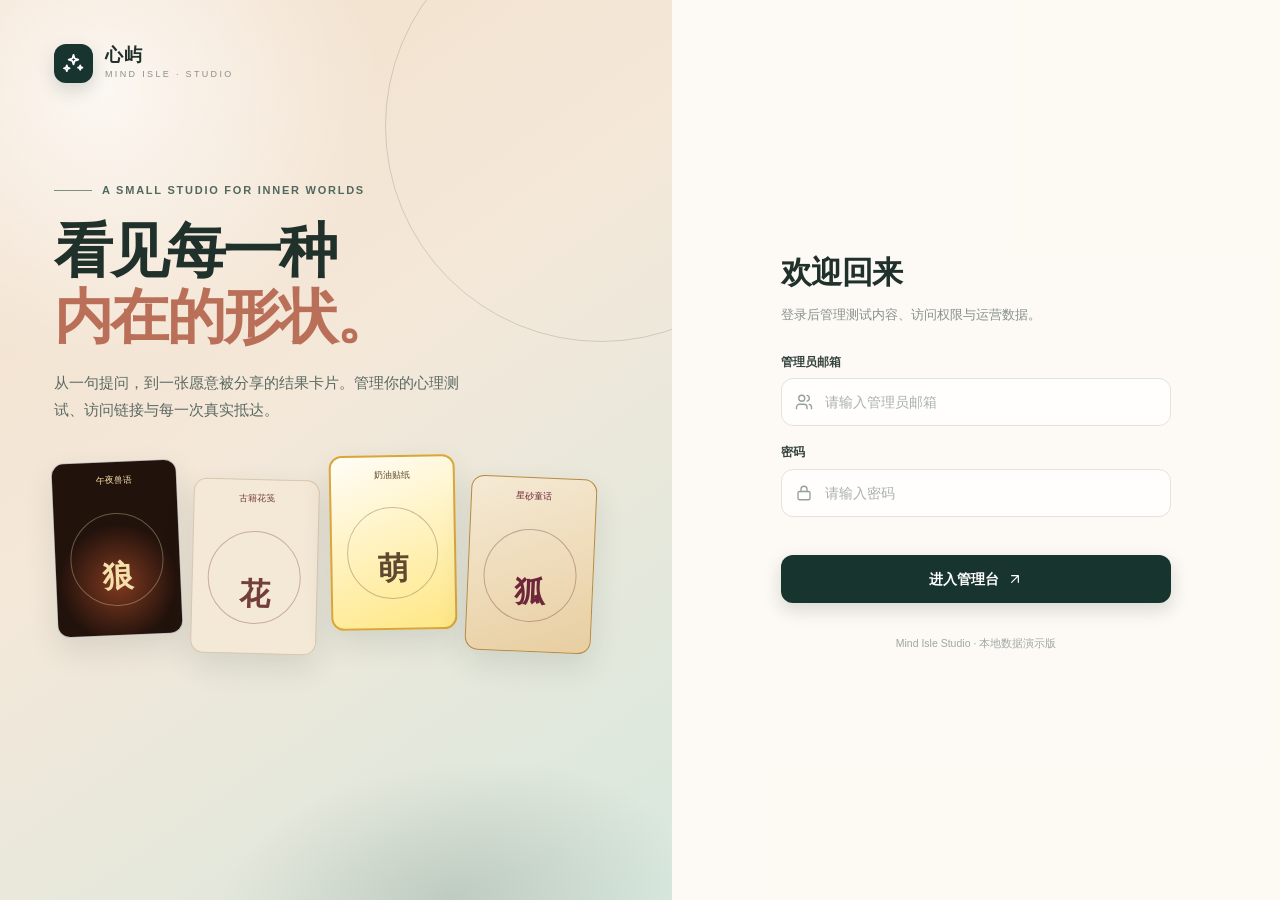
==== index.html @ e55d55e0 "Add files via upload" ====
<!DOCTYPE html>
<html lang="zh-CN">
<head>
  <meta charset="UTF-8">
  <meta name="viewport" content="width=device-width, initial-scale=1.0">
  <meta name="theme-color" content="#19322d">
  <title>心屿 Mind Isle · 心理测试管理台</title>
  <link rel="stylesheet" href="assets/styles.css">
</head>
<body>
  <div id="root"></div>
  <div id="modal-root"></div>
  <div id="toast-root" class="toast-root" aria-live="polite"></div>
  <script src="assets/scoring.js"></script>
  <script src="assets/question-bank.js"></script>
  <script src="assets/web-tests.js"></script>
  <script src="assets/app.js"></script>
</body>
</html>
---- assets/styles.css ----
/* ===== Base ===== */
:root {
  --ink: #20302b;
  --ink-2: #52615c;
  --ink-3: #87918c;
  --paper: #f6f5ef;
  --card: #fffefa;
  --line: #e2e4dc;
  --line-strong: #cfd4ca;
  --green: #18342e;
  --green-2: #254a41;
  --mint: #dcece4;
  --mint-2: #edf5f0;
  --coral: #ef8d68;
  --coral-soft: #fbe7dd;
  --gold: #d6b36a;
  --blue: #6f8eb3;
  --rose: #c57f86;
  --shadow-sm: 0 2px 10px rgba(31, 48, 42, .05);
  --shadow: 0 14px 40px rgba(31, 48, 42, .09);
  --shadow-lg: 0 28px 90px rgba(28, 45, 39, .16);
  --radius-sm: 10px;
  --radius: 16px;
  --radius-lg: 24px;
  --font: "Avenir Next", "Segoe UI", "PingFang SC", "Hiragino Sans GB", "Microsoft YaHei", sans-serif;
  --serif: "Iowan Old Style", "Songti SC", "STSong", "Noto Serif SC", Georgia, serif;
}
* { box-sizing: border-box; }
html { scroll-behavior: smooth; }
body {
  margin: 0;
  min-width: 320px;
  color: var(--ink);
  background: var(--paper);
  font-family: var(--font);
  font-size: 14px;
  line-height: 1.55;
  -webkit-font-smoothing: antialiased;
}
button, input, textarea, select { font: inherit; }
button { color: inherit; }
a { color: inherit; text-decoration: none; }
svg { display: block; }
::selection { background: #f7cfbc; color: var(--ink); }
::-webkit-scrollbar { width: 9px; height: 9px; }
::-webkit-scrollbar-thumb { background: #cdd2c9; border-radius: 20px; border: 2px solid transparent; background-clip: content-box; }
::-webkit-scrollbar-track { background: transparent; }
.hidden { display: none !important; }
.muted { color: var(--ink-3); }
.mono { font-variant-numeric: tabular-nums; font-feature-settings: "tnum"; }
.sr-only { position: absolute; width: 1px; height: 1px; padding: 0; margin: -1px; overflow: hidden; clip: rect(0,0,0,0); white-space: nowrap; border: 0; }

/* ===== Shared controls ===== */
.btn {
  display: inline-flex;
  align-items: center;
  justify-content: center;
  gap: 8px;
  min-height: 38px;
  padding: 0 15px;
  border: 1px solid transparent;
  border-radius: 10px;
  background: #fff;
  font-size: 13px;
  font-weight: 650;
  line-height: 1;
  cursor: pointer;
  transition: transform .16s ease, box-shadow .16s ease, background .16s ease, border-color .16s ease;
  white-space: nowrap;
}
.btn:hover { transform: translateY(-1px); }
.btn:active { transform: translateY(0); }
.btn svg { width: 16px; height: 16px; }
.btn-primary { color: #fff; background: var(--green); box-shadow: 0 7px 18px rgba(24, 52, 46, .16); }
.btn-primary:hover { background: #22453d; box-shadow: 0 9px 24px rgba(24, 52, 46, .22); }
.btn-coral { color: #fff; background: var(--coral); box-shadow: 0 7px 18px rgba(239, 141, 104, .22); }
.btn-coral:hover { background: #e98159; }
.btn-secondary { border-color: var(--line); background: #fff; color: var(--ink); }
.btn-secondary:hover { border-color: var(--line-strong); background: #fbfbf7; }
.btn-ghost { background: transparent; color: var(--ink-2); }
.btn-ghost:hover { background: rgba(24, 52, 46, .055); }
.btn-danger { color: #b44545; background: #fff4f2; border-color: #f1d5d0; }
.btn-danger:hover { background: #ffebe7; }
.btn-sm { min-height: 32px; padding: 0 11px; border-radius: 8px; font-size: 12px; }
.btn-xs { min-height: 28px; padding: 0 9px; border-radius: 7px; font-size: 11px; }
.btn-icon { width: 36px; height: 36px; min-height: 36px; padding: 0; }
.btn[disabled] { opacity: .45; cursor: not-allowed; transform: none !important; box-shadow: none; }
.icon-btn {
  width: 34px; height: 34px; display: inline-flex; align-items: center; justify-content: center;
  border: 0; border-radius: 9px; background: transparent; color: var(--ink-2); cursor: pointer;
}
.icon-btn:hover { background: rgba(24, 52, 46, .06); color: var(--ink); }
.icon-btn svg { width: 17px; height: 17px; }

.field { display: flex; flex-direction: column; gap: 7px; }
.field > label, .field-label { color: #35443f; font-size: 12px; font-weight: 700; letter-spacing: .01em; }
.field-hint { color: var(--ink-3); font-size: 11.5px; line-height: 1.55; }
.input, .select, .textarea {
  width: 100%;
  border: 1px solid var(--line);
  border-radius: 10px;
  color: var(--ink);
  background: #fff;
  outline: none;
  transition: border-color .16s ease, box-shadow .16s ease, background .16s ease;
}
.input, .select { height: 40px; padding: 0 12px; }
.textarea { min-height: 100px; padding: 11px 12px; resize: vertical; }
.input::placeholder, .textarea::placeholder { color: #aab1ad; }
.input:hover, .select:hover, .textarea:hover { border-color: #c9cec5; }
.input:focus, .select:focus, .textarea:focus { border-color: #6c8f83; box-shadow: 0 0 0 3px rgba(74, 116, 102, .1); background: #fff; }
.select { appearance: none; background-image: url("data:image/svg+xml,%3Csvg xmlns='http://www.w3.org/2000/svg' width='12' height='12' viewBox='0 0 24 24' fill='none' stroke='%2352615c' stroke-width='2'%3E%3Cpath d='m6 9 6 6 6-6'/%3E%3C/svg%3E"); background-repeat: no-repeat; background-position: right 12px center; padding-right: 34px; }
.row { display: flex; align-items: center; gap: 10px; }
.row-between { display: flex; align-items: center; justify-content: space-between; gap: 14px; }
.grid-2 { display: grid; grid-template-columns: repeat(2, minmax(0, 1fr)); gap: 16px; }
.grid-3 { display: grid; grid-template-columns: repeat(3, minmax(0, 1fr)); gap: 16px; }
.stack { display: flex; flex-direction: column; gap: 16px; }
.divider { height: 1px; background: var(--line); }

.badge {
  display: inline-flex; align-items: center; gap: 5px; height: 24px; padding: 0 9px;
  border-radius: 99px; font-size: 11px; font-weight: 700; white-space: nowrap;
}
.badge::before { content: ""; width: 6px; height: 6px; border-radius: 50%; background: currentColor; opacity: .8; }
.badge-active { color: #34765e; background: #e6f2eb; }
.badge-inactive { color: #7d8581; background: #eef0ed; }
.badge-draft { color: #a67631; background: #fbf0dc; }
.badge-danger { color: #b64b4b; background: #f9e8e5; }
.badge-info { color: #597a9c; background: #eaf1f7; }
.badge-plain { color: var(--ink-2); background: #f2f3ef; }
.badge-plain::before { display: none; }
.tag { display: inline-flex; align-items: center; height: 24px; padding: 0 9px; border-radius: 7px; color: var(--ink-2); background: #f2f3ef; font-size: 11px; font-weight: 600; }
.status-dot { width: 7px; height: 7px; border-radius: 50%; background: currentColor; }

/* ===== Login ===== */
.login-page {
  min-height: 100vh; display: grid; grid-template-columns: minmax(460px, 1.05fr) minmax(420px, .95fr);
  background: #f7f3ea; overflow: hidden;
}
.login-visual {
  position: relative; min-height: 100vh; padding: 44px 54px; overflow: hidden;
  background:
    radial-gradient(circle at 15% 10%, rgba(255,255,255,.75), transparent 28%),
    linear-gradient(145deg, #f2dfca 0%, #f4e8d9 44%, #d8e8de 100%);
}
.login-visual::before {
  content: ""; position: absolute; width: 430px; height: 430px; border: 1px solid rgba(24,52,46,.16);
  border-radius: 50%; right: -145px; top: -90px;
}
.login-visual::after {
  content: ""; position: absolute; inset: auto -40px -150px auto; width: 520px; height: 300px;
  background: radial-gradient(ellipse at center, rgba(24,52,46,.16), transparent 65%); transform: rotate(-8deg);
}
.brand { display: inline-flex; align-items: center; gap: 12px; position: relative; z-index: 2; }
.brand-mark {
  width: 39px; height: 39px; position: relative; display: grid; place-items: center; border-radius: 12px;
  color: #fff; background: var(--green); box-shadow: 0 7px 18px rgba(24,52,46,.17);
}
.brand-mark svg { width: 23px; height: 23px; }
.brand-copy strong { display: block; font-family: var(--serif); font-size: 18px; line-height: 1.15; letter-spacing: .04em; }
.brand-copy span { display: block; margin-top: 2px; font-size: 9px; letter-spacing: .26em; color: var(--ink-3); }
.login-hero { position: relative; z-index: 2; max-width: 550px; margin-top: 11vh; }
.login-eyebrow { display: flex; align-items: center; gap: 10px; color: #51685f; font-size: 11px; font-weight: 750; letter-spacing: .16em; text-transform: uppercase; }
.login-eyebrow::before { content: ""; width: 38px; height: 1px; background: #7a8e85; }
.login-hero h1 { margin: 20px 0 18px; font-family: var(--serif); font-size: clamp(42px, 4.6vw, 66px); font-weight: 600; line-height: 1.12; letter-spacing: -.045em; }
.login-hero h1 em { color: #ba6f58; font-style: normal; }
.login-hero p { max-width: 430px; color: #5a6963; font-size: 15px; line-height: 1.8; }
.login-cards { display: grid; grid-template-columns: repeat(4, minmax(0,1fr)); gap: 12px; max-width: 540px; margin-top: 38px; position: relative; z-index: 2; }
.login-template-mini {
  aspect-ratio: .72; position: relative; overflow: hidden; border-radius: 13px; border: 1px solid rgba(255,255,255,.75);
  box-shadow: 0 13px 30px rgba(43,55,49,.12); transform: rotate(var(--turn, 0deg));
}
.login-template-mini:nth-child(1) { --turn: -2.5deg; }
.login-template-mini:nth-child(2) { margin-top: 18px; --turn: 1.4deg; }
.login-template-mini:nth-child(3) { margin-top: -6px; --turn: -1deg; }
.login-template-mini:nth-child(4) { margin-top: 16px; --turn: 2.5deg; }
.mini-midnight { color: #f5dfaa; background: radial-gradient(circle at 50% 70%, #813a20, transparent 43%), #22120c; }
.mini-paper { color: #733d38; background: #f4e8d6; border-color: #d8c6b0; }
.mini-cute { color: #5e4930; background: linear-gradient(160deg,#fffdf7,#ffe784); border: 2px solid #dba638; }
.mini-fairy { color: #6d263a; background: linear-gradient(160deg,#f5ead5,#e8cea0); border-color: #b88a40; }
.mini-hogwarts { color: #f0e6c8; background: radial-gradient(circle at 20% 20%, #241552, #0f0828 70%); border-color: rgba(201,169,97,.5); }
.mini-hogwarts .mini-title { color: #e8d49b; }
.mini-orbit { position: absolute; width: 75%; aspect-ratio: 1; border: 1px solid currentColor; border-radius: 50%; left: 12%; bottom: 17%; opacity: .34; }
.mini-glyph { position: absolute; left: 0; right: 0; bottom: 20%; font-family: var(--serif); text-align: center; font-size: clamp(22px, 2.4vw, 34px); font-weight: 700; }
.mini-title { position: absolute; top: 12px; left: 10px; right: 10px; text-align: center; font-family: var(--serif); font-size: 9px; line-height: 1.5; }
.login-panel { display: flex; align-items: center; justify-content: center; padding: 38px 52px; background: rgba(255, 253, 248, .72); }
.login-box { width: min(390px, 100%); }
.login-box h2 { margin: 0 0 8px; font-family: var(--serif); font-size: 31px; font-weight: 600; letter-spacing: -.02em; }
.login-box > p { margin: 0 0 28px; color: var(--ink-3); font-size: 13px; }
.login-form { display: flex; flex-direction: column; gap: 17px; }
.login-form .field label { font-size: 12px; }
.login-form .input { height: 48px; border-radius: 12px; background: rgba(255,255,255,.84); }
.login-form .input-wrap { position: relative; }
.login-form .input-wrap svg { position: absolute; left: 14px; top: 15px; width: 18px; height: 18px; color: #95a09b; pointer-events: none; }
.login-form .input-wrap .input { padding-left: 43px; }
.login-submit { height: 48px; margin-top: 4px; border-radius: 12px; font-size: 14px; }
.login-footer { margin-top: 32px; color: #a0a7a3; font-size: 10.5px; text-align: center; }
.login-error { color: #b34747; background: #fff0ed; border: 1px solid #f0d4ce; padding: 9px 11px; border-radius: 9px; font-size: 12px; }

/* ===== App layout ===== */
.app-shell { min-height: 100vh; display: grid; grid-template-columns: 244px minmax(0, 1fr); }
.sidebar {
  position: fixed; inset: 0 auto 0 0; z-index: 40; width: 244px; padding: 24px 16px 18px;
  display: flex; flex-direction: column; color: rgba(255,255,255,.72);
  background:
    radial-gradient(circle at 50% -20%, rgba(239,141,104,.16), transparent 35%),
    linear-gradient(180deg, #1c3933 0%, #152c27 100%);
  box-shadow: inset -1px 0 rgba(255,255,255,.05);
}
.sidebar .brand { color: #fff; padding: 0 8px 22px; }
.sidebar .brand-mark { background: rgba(255,255,255,.11); box-shadow: none; border: 1px solid rgba(255,255,255,.1); }
.sidebar .brand-copy span { color: rgba(255,255,255,.4); }
.sidebar-section { margin-top: 15px; padding: 0 10px 8px; color: rgba(255,255,255,.3); font-size: 9.5px; font-weight: 750; letter-spacing: .18em; text-transform: uppercase; }
.side-nav { display: flex; flex-direction: column; gap: 3px; }
.nav-link {
  position: relative; display: flex; align-items: center; gap: 12px; min-height: 43px; padding: 0 13px;
  border: 0; border-radius: 10px; color: rgba(255,255,255,.64); background: transparent;
  text-align: left; font-size: 13px; font-weight: 560; cursor: pointer;
  transition: background .16s ease, color .16s ease;
}
.nav-link:hover { color: #fff; background: rgba(255,255,255,.065); }
.nav-link.active { color: #fff; background: rgba(255,255,255,.12); box-shadow: inset 0 0 0 1px rgba(255,255,255,.05); }
.nav-link.active::before { content: ""; position: absolute; left: 0; top: 12px; bottom: 12px; width: 3px; border-radius: 5px; background: var(--coral); }
.nav-link svg { width: 18px; height: 18px; opacity: .78; }
.nav-link.active svg { opacity: 1; }
.nav-badge { margin-left: auto; min-width: 20px; height: 19px; padding: 0 6px; display: grid; place-items: center; border-radius: 7px; color: #e8c1b0; background: rgba(239,141,104,.16); font-size: 10px; font-weight: 750; }
.sidebar-bottom { margin-top: auto; }
.sidebar-tip { position: relative; overflow: hidden; padding: 15px; border-radius: 14px; background: rgba(255,255,255,.075); border: 1px solid rgba(255,255,255,.06); }
.sidebar-tip::after { content: ""; position: absolute; width: 80px; height: 80px; border: 18px solid rgba(239,141,104,.1); border-radius: 50%; right: -40px; bottom: -40px; }
.sidebar-tip strong { display: block; color: #fff; font-size: 12px; }
.sidebar-tip p { margin: 4px 0 11px; color: rgba(255,255,255,.43); font-size: 10.5px; line-height: 1.6; }
.sidebar-tip button { padding: 0; border: 0; background: none; color: #efb195; font-size: 10.5px; font-weight: 700; cursor: pointer; }
.admin-user { display: flex; align-items: center; gap: 10px; margin-top: 15px; padding: 10px 8px 0; border-top: 1px solid rgba(255,255,255,.07); }
.avatar { width: 32px; height: 32px; display: grid; place-items: center; border-radius: 9px; color: #28493f; background: #d9e9df; font-family: var(--serif); font-weight: 700; font-size: 13px; }
.admin-user-copy { min-width: 0; }
.admin-user-copy strong { display: block; color: rgba(255,255,255,.85); font-size: 11.5px; }
.admin-user-copy span { color: rgba(255,255,255,.35); font-size: 9.5px; }
.admin-user .icon-btn { margin-left: auto; color: rgba(255,255,255,.4); }
.main { grid-column: 2; min-width: 0; }
.topbar {
  position: sticky; top: 0; z-index: 30; height: 68px; padding: 0 28px 0 32px;
  display: flex; align-items: center; gap: 20px; border-bottom: 1px solid rgba(223,225,217,.82);
  background: rgba(246,245,239,.88); backdrop-filter: blur(16px);
}
.mobile-menu { display: none; }
.breadcrumb { display: flex; align-items: center; gap: 8px; color: var(--ink-3); font-size: 11.5px; }
.breadcrumb strong { color: var(--ink); font-weight: 650; }
.breadcrumb svg { width: 13px; height: 13px; opacity: .5; }
.topbar-actions { margin-left: auto; display: flex; align-items: center; gap: 8px; }
.global-search {
  width: 230px; height: 36px; display: flex; align-items: center; gap: 9px; padding: 0 12px;
  border-radius: 10px; border: 1px solid var(--line); background: rgba(255,255,255,.62); color: var(--ink-3);
  cursor: pointer; transition: border-color .16s ease, background .16s ease;
}
.global-search:hover { border-color: var(--line-strong); background: #fff; }
.global-search svg { width: 15px; height: 15px; }
.global-search span { font-size: 11.5px; }
.global-search kbd { margin-left: auto; padding: 2px 5px; border: 1px solid #dbded7; border-radius: 5px; background: #f8f8f5; color: #929995; font-family: var(--font); font-size: 9px; }
.notification-dot { position: relative; }
.notification-dot::after { content: ""; position: absolute; right: 6px; top: 5px; width: 6px; height: 6px; border-radius: 50%; background: var(--coral); border: 2px solid var(--paper); }
.top-avatar { width: 32px; height: 32px; margin-left: 4px; }
.page { max-width: 1500px; margin: 0 auto; padding: 30px 32px 58px; }
.page-head { display: flex; align-items: flex-end; justify-content: space-between; gap: 20px; margin-bottom: 24px; }
.page-title-wrap h1 { margin: 0; font-size: 26px; letter-spacing: -.035em; font-weight: 720; }
.page-title-wrap p { margin: 6px 0 0; color: var(--ink-3); font-size: 12.5px; }
.page-actions { display: flex; align-items: center; gap: 9px; }

/* ===== Dashboard ===== */
.greeting-row { display: flex; align-items: flex-end; justify-content: space-between; gap: 20px; margin-bottom: 22px; }
.greeting-row h1 { margin: 0; font-family: var(--serif); font-size: 30px; font-weight: 600; letter-spacing: -.025em; }
.greeting-row h1 span { color: #b66f55; }
.greeting-row p { margin: 7px 0 0; color: var(--ink-3); font-size: 12px; }
.dashboard-grid { display: grid; grid-template-columns: minmax(0, 1.6fr) minmax(300px, .7fr); gap: 18px; }
.stat-grid { display: grid; grid-template-columns: repeat(4, minmax(0,1fr)); gap: 13px; margin-bottom: 18px; }
.stat-card {
  position: relative; overflow: hidden; min-height: 128px; padding: 18px 18px 16px;
  border: 1px solid var(--line); border-radius: 16px; background: var(--card); box-shadow: var(--shadow-sm);
}
.stat-card::after { content: ""; position: absolute; width: 75px; height: 75px; right: -28px; bottom: -33px; border-radius: 50%; background: var(--stat-wash, #edf3ef); }
.stat-top { display: flex; align-items: center; justify-content: space-between; color: var(--ink-3); font-size: 11px; font-weight: 650; }
.stat-icon { width: 29px; height: 29px; display: grid; place-items: center; border-radius: 9px; color: var(--stat-ink, #46715f); background: var(--stat-wash, #eef5f0); }
.stat-icon svg { width: 15px; height: 15px; }
.stat-value { margin-top: 12px; font-size: 28px; font-weight: 760; line-height: 1; letter-spacing: -.04em; }
.stat-value small { margin-left: 4px; font-size: 11px; font-weight: 600; color: var(--ink-3); }
.stat-bottom { display: flex; align-items: center; gap: 6px; margin-top: 11px; font-size: 10px; color: var(--ink-3); }
.stat-delta { display: inline-flex; align-items: center; gap: 2px; color: #3f8469; font-weight: 750; }
.stat-delta.down { color: #b65d57; }
.stat-delta svg { width: 11px; height: 11px; }
.panel { border: 1px solid var(--line); border-radius: 16px; background: var(--card); box-shadow: var(--shadow-sm); }
.panel-head { display: flex; align-items: center; justify-content: space-between; gap: 16px; padding: 18px 20px 10px; }
.panel-title { font-size: 14px; font-weight: 720; letter-spacing: -.01em; }
.panel-subtitle { margin-top: 3px; color: var(--ink-3); font-size: 10.5px; }
.panel-body { padding: 14px 20px 20px; }
.chart-panel { min-height: 330px; }
.chart-toolbar { display: flex; align-items: center; gap: 5px; padding: 3px; border-radius: 8px; background: #f2f3ef; }
.chart-range { height: 27px; padding: 0 9px; border: 0; border-radius: 6px; color: var(--ink-3); background: transparent; font-size: 10px; font-weight: 700; cursor: pointer; }
.chart-range.active { color: var(--ink); background: #fff; box-shadow: 0 1px 5px rgba(0,0,0,.06); }
.visit-chart { width: 100%; height: 222px; overflow: visible; }
.chart-grid-line { stroke: #e8e9e4; stroke-width: 1; stroke-dasharray: 3 5; }
.chart-axis-text { fill: #9ba39f; font-size: 9px; }
.chart-area { fill: url(#visitGradient); }
.chart-line { fill: none; stroke: var(--green-2); stroke-width: 2.25; stroke-linecap: round; stroke-linejoin: round; }
.chart-line.secondary { stroke: #d9b376; stroke-width: 1.7; }
.chart-dot { fill: #fff; stroke: var(--green-2); stroke-width: 2; }
.chart-legend { display: flex; gap: 15px; color: var(--ink-3); font-size: 10px; }
.legend-item { display: flex; align-items: center; gap: 6px; }
.legend-dot { width: 7px; height: 7px; border-radius: 50%; }
.overview-side { display: flex; flex-direction: column; gap: 18px; }
.funnel-card { padding: 20px; }
.card-title-row { display: flex; align-items: center; justify-content: space-between; margin-bottom: 18px; }
.card-title-row h3 { margin: 0; font-size: 14px; font-weight: 720; }
.card-title-row span { color: var(--ink-3); font-size: 10px; }
.funnel-metric { display: flex; align-items: flex-end; justify-content: space-between; margin-bottom: 6px; }
.funnel-metric strong { font-size: 27px; line-height: 1; letter-spacing: -.04em; }
.funnel-metric span { color: #3f8469; font-size: 10px; font-weight: 700; }
.funnel-bar { height: 8px; margin: 10px 0 16px; overflow: hidden; border-radius: 20px; background: #edf0ea; }
.funnel-bar div { height: 100%; border-radius: inherit; background: linear-gradient(90deg, #638e7e, #98b6a7); }
.funnel-steps { display: grid; gap: 12px; }
.funnel-step { display: grid; grid-template-columns: 76px 1fr 37px; align-items: center; gap: 9px; font-size: 10.5px; color: var(--ink-3); }
.funnel-step strong { color: var(--ink-2); font-size: 10.5px; text-align: right; }
.mini-progress { height: 5px; border-radius: 99px; background: #eef0eb; overflow: hidden; }
.mini-progress i { display: block; height: 100%; border-radius: inherit; background: #9eb8ab; }
.quick-card { padding: 18px 20px; }
.quick-grid { display: grid; grid-template-columns: repeat(2, minmax(0,1fr)); gap: 9px; }
.quick-action {
  display: flex; flex-direction: column; align-items: flex-start; gap: 8px; min-height: 86px; padding: 13px;
  border: 1px solid var(--line); border-radius: 12px; background: #fcfcf8; cursor: pointer; transition: border-color .16s ease, transform .16s ease, background .16s ease;
}
.quick-action:hover { transform: translateY(-2px); border-color: #c7cec4; background: #fff; }
.quick-icon { width: 28px; height: 28px; display: grid; place-items: center; border-radius: 8px; color: #456c5e; background: #e9f1ec; }
.quick-icon svg { width: 14px; height: 14px; }
.quick-action strong { font-size: 11px; font-weight: 700; }
.quick-action span { color: var(--ink-3); font-size: 9.5px; }
.wide-panel { grid-column: 1 / -1; }
.recent-panel { margin-top: 18px; overflow: hidden; }
.recent-panel .table-wrap { border: 0; border-radius: 0; }
.section-head { display: flex; align-items: center; justify-content: space-between; padding: 18px 20px 12px; }
.section-head h3 { margin: 0; font-size: 14px; }
.section-head a { color: #477565; font-size: 10.5px; font-weight: 700; }
.template-strip { display: grid; grid-template-columns: repeat(4,minmax(0,1fr)); gap: 12px; padding: 0 20px 20px; }
.template-nano { position: relative; overflow: hidden; height: 150px; border-radius: 12px; border: 1px solid var(--line); }
.template-nano .nano-content { position: absolute; inset: 0; padding: 12px; }
.template-nano strong { display: block; font-size: 14px; line-height: 1.25; }
.template-nano small { display: block; margin-top: 4px; font-size: 8px; opacity: .66; }
.template-nano .nano-lines { position: absolute; left: 12px; right: 42%; bottom: 18px; display: grid; gap: 5px; }
.template-nano .nano-lines i { height: 3px; border-radius: 9px; background: currentColor; opacity: .16; }
.template-nano .nano-art { position: absolute; width: 75px; height: 75px; right: 8px; bottom: 7px; border-radius: 50%; display: grid; place-items: center; font-family: var(--serif); font-size: 32px; opacity: .75; }
.template-nano[data-t="midnight"] { color: #f3dcad; background: radial-gradient(circle at 74% 70%, #71331d, transparent 36%), #24140f; }
.template-nano[data-t="paper"] { color: #793e39; background: #f3e8d7; border-color: #dfccb7; }
.template-nano[data-t="cute"] { color: #65472a; background: linear-gradient(150deg,#fffdf5,#ffe58a); border: 2px solid #dcae4c; }
.template-nano[data-t="fairy"] { color: #69263b; background: linear-gradient(150deg,#f7efdf,#ead3a7); border-color: #c6a064; }
.template-nano[data-t="hogwarts"] { color: #f0e6c8; background: radial-gradient(circle at 24% 22%, #2a1a5c, #0f0828 74%); border-color: rgba(201,169,97,.42); }
.template-nano[data-t="hogwarts"] strong { color: #e8d49b; }

/* ===== Tables / list ===== */
.table-wrap { width: 100%; overflow-x: auto; border: 1px solid var(--line); border-radius: 14px; background: #fff; }
.data-table { width: 100%; min-width: 940px; border-collapse: collapse; }
.data-table th { height: 43px; padding: 0 13px; color: var(--ink-3); background: #f9f9f5; border-bottom: 1px solid var(--line); font-size: 10px; font-weight: 700; letter-spacing: .04em; text-align: left; white-space: nowrap; }
.data-table td { height: 68px; padding: 10px 13px; border-bottom: 1px solid #edeee9; color: var(--ink-2); font-size: 11.5px; vertical-align: middle; }
.data-table tr:last-child td { border-bottom: 0; }
.data-table tbody tr { transition: background .14s ease; }
.data-table tbody tr:hover { background: #fbfbf7; }
.data-table tbody tr.selected { background: #f1f6f2; }
.data-table .check { width: 38px; text-align: center; }
.checkbox { width: 15px; height: 15px; accent-color: #3e6e5c; cursor: pointer; }
.test-cell { display: flex; align-items: center; gap: 11px; min-width: 240px; }
.test-thumb { width: 39px; height: 46px; flex: 0 0 auto; display: grid; place-items: center; overflow: hidden; border-radius: 8px; border: 1px solid rgba(0,0,0,.06); font-family: var(--serif); font-size: 16px; }
.test-thumb[data-t="midnight"] { color: #f0d29b; background: #2b1711; }
.test-thumb[data-t="paper"] { color: #7a413b; background: #f1e5d2; }
.test-thumb[data-t="cute"] { color: #644528; background: #ffe78e; border: 2px solid #daaa48; }
.test-thumb[data-t="fairy"] { color: #6e293d; background: #ead3a4; }
.test-thumb[data-t="hogwarts"] { color: #e8d49b; background: linear-gradient(145deg,#241552,#0f0828); border-color: rgba(201,169,97,.4); }
.test-cell-copy { min-width: 0; }
.test-cell-copy strong { display: block; overflow: hidden; color: var(--ink); font-size: 11.5px; font-weight: 700; text-overflow: ellipsis; white-space: nowrap; }
.test-cell-copy span { display: block; margin-top: 3px; color: var(--ink-3); font-size: 9.5px; }
.table-actions { display: flex; justify-content: flex-end; gap: 3px; }
.table-code { display: inline-flex; align-items: center; gap: 5px; padding: 3px 7px; border-radius: 6px; background: #f1f3ef; color: #54645e; font-family: "SFMono-Regular", Consolas, monospace; font-size: 9.5px; }
.toolbar {
  display: flex; align-items: center; gap: 9px; flex-wrap: wrap; margin-bottom: 13px;
}
.toolbar .search-box { position: relative; flex: 1; min-width: 220px; max-width: 330px; }
.toolbar .search-box svg { position: absolute; left: 11px; top: 11px; width: 15px; height: 15px; color: var(--ink-3); }
.toolbar .search-box .input { height: 37px; padding-left: 34px; background: #fff; }
.toolbar .select { width: auto; min-width: 112px; height: 37px; background-color: #fff; font-size: 11px; }
.toolbar-actions { margin-left: auto; display: flex; gap: 7px; }
.tabs { display: flex; align-items: center; gap: 2px; border-bottom: 1px solid var(--line); margin-bottom: 16px; }
.tab { position: relative; padding: 10px 13px 11px; border: 0; background: none; color: var(--ink-3); font-size: 11.5px; font-weight: 650; cursor: pointer; }
.tab:hover { color: var(--ink); }
.tab.active { color: var(--ink); }
.tab.active::after { content: ""; position: absolute; left: 10px; right: 10px; bottom: -1px; height: 2px; border-radius: 3px 3px 0 0; background: var(--green); }
.tab-count { margin-left: 5px; padding: 1px 5px; border-radius: 6px; background: #eceee9; color: #7a847f; font-size: 9px; }
.bulk-bar {
  display: flex; align-items: center; gap: 10px; padding: 10px 13px; margin-bottom: 13px;
  border: 1px solid #d5e3da; border-radius: 11px; color: #3a5e51; background: #edf5f0; font-size: 11px;
}
.bulk-bar strong { font-weight: 750; }
.bulk-bar .row { margin-left: auto; }
.empty-state { padding: 68px 20px; text-align: center; }
.empty-icon { width: 58px; height: 58px; margin: 0 auto 14px; display: grid; place-items: center; border-radius: 18px; color: #6b8c7e; background: #eef4f0; }
.empty-icon svg { width: 26px; height: 26px; }
.empty-state h3 { margin: 0 0 6px; font-size: 14px; }
.empty-state p { margin: 0 0 18px; color: var(--ink-3); font-size: 11px; }
.pagination { display: flex; align-items: center; justify-content: space-between; padding: 14px 4px 0; color: var(--ink-3); font-size: 10px; }
.pager { display: flex; gap: 4px; }
.pager button { width: 27px; height: 27px; display: grid; place-items: center; border: 1px solid var(--line); border-radius: 7px; background: #fff; color: var(--ink-3); font-size: 10px; cursor: pointer; }
.pager button.active { color: #fff; background: var(--green); border-color: var(--green); }
.pager button:disabled { opacity: .4; cursor: default; }

/* ===== Editor ===== */
.editor-page { padding-bottom: 70px; }
.editor-head { position: sticky; top: 68px; z-index: 20; display: flex; align-items: center; justify-content: space-between; gap: 15px; margin: -30px -32px 24px; padding: 15px 32px; border-bottom: 1px solid var(--line); background: rgba(246,245,239,.92); backdrop-filter: blur(16px); }
.editor-title { display: flex; align-items: center; gap: 12px; min-width: 0; }
.editor-title h1 { margin: 0; overflow: hidden; font-size: 19px; text-overflow: ellipsis; white-space: nowrap; }
.editor-title p { margin: 3px 0 0; color: var(--ink-3); font-size: 10px; }
.editor-layout { display: grid; grid-template-columns: minmax(0, 1.55fr) minmax(320px, .7fr); gap: 18px; align-items: start; }
.editor-main { display: flex; flex-direction: column; gap: 16px; }
.form-card { border: 1px solid var(--line); border-radius: 15px; background: var(--card); box-shadow: var(--shadow-sm); overflow: hidden; }
.form-card-head { display: flex; align-items: center; justify-content: space-between; gap: 14px; padding: 16px 18px; border-bottom: 1px solid var(--line); background: #fdfdf9; }
.form-card-head h2 { margin: 0; font-size: 13.5px; }
.form-card-head p { margin: 3px 0 0; color: var(--ink-3); font-size: 10px; }
.form-card-body { padding: 18px; display: flex; flex-direction: column; gap: 16px; }
.template-picker { display: grid; grid-template-columns: repeat(4, minmax(0,1fr)); gap: 9px; }
.template-option { position: relative; cursor: pointer; }
.template-option input { position: absolute; opacity: 0; pointer-events: none; }
.template-option-card { height: 92px; position: relative; overflow: hidden; border: 2px solid transparent; border-radius: 10px; transition: border-color .16s ease, transform .16s ease; }
.template-option:hover .template-option-card { transform: translateY(-2px); }
.template-option input:checked + .template-option-card { border-color: var(--coral); box-shadow: 0 0 0 3px rgba(239,141,104,.12); }
.template-option-card[data-t="midnight"] { color: #f1d69f; background: radial-gradient(circle at 70% 70%, #6f331c, transparent 40%), #271611; }
.template-option-card[data-t="paper"] { color: #7d443d; background: #f3e7d5; border-color: #decdb7; }
.template-option-card[data-t="cute"] { color: #62452a; background: linear-gradient(150deg,#fffdf5,#ffe58b); border-color: #d9aa46; }
.template-option-card[data-t="fairy"] { color: #69273b; background: linear-gradient(150deg,#f6eedf,#e8cfa1); border-color: #c19b5e; }
.template-option-card[data-t="hogwarts"] { color: #f0e6c8; background: radial-gradient(circle at 30% 25%, #2b1a60, #0f0828 72%); border-color: rgba(201,169,97,.5); }
.template-option-card[data-t="hogwarts"] .to-name { color: #e8d49b; }
.template-option-card[data-t="hogwarts"] .to-glyph { color: #c9a961; }
.template-option-card .to-glyph { position: absolute; left: 0; right: 0; top: 20px; text-align: center; font-family: var(--serif); font-size: 27px; }
.template-option-card .to-name { position: absolute; left: 5px; right: 5px; bottom: 7px; text-align: center; font-size: 8.5px; font-weight: 700; }
.template-option-card .to-check { position: absolute; right: 5px; top: 5px; width: 15px; height: 15px; display: none; place-items: center; border-radius: 50%; color: #fff; background: var(--coral); font-size: 9px; }
.template-option input:checked + .template-option-card .to-check { display: grid; }
.question-list { display: flex; flex-direction: column; gap: 12px; }
.question-editor { border: 1px solid var(--line); border-radius: 12px; background: #fdfdf9; overflow: hidden; }
.question-editor-head { display: flex; align-items: center; gap: 10px; padding: 11px 13px; background: #f7f8f4; border-bottom: 1px solid #e9ebe5; }
.question-num { width: 24px; height: 24px; display: grid; place-items: center; border-radius: 7px; color: #fff; background: var(--green); font-size: 10px; font-weight: 750; }
.question-editor-head .select { width: 107px; height: 30px; margin-left: auto; background-color: #fff; font-size: 10px; }
.question-editor-body { padding: 13px; display: flex; flex-direction: column; gap: 11px; }
.question-editor-body .textarea { min-height: 64px; background: #fff; }
.option-row { display: grid; grid-template-columns: 26px 1fr 130px 28px; align-items: center; gap: 7px; }
.option-letter { width: 24px; height: 24px; display: grid; place-items: center; border-radius: 7px; color: var(--ink-2); background: #eef0eb; font-size: 10px; font-weight: 750; }
.option-row .input, .option-row .select { height: 34px; font-size: 11px; }
.option-score-note { height: 34px; display: flex; align-items: center; justify-content: center; border-radius: 8px; color: #5d786d; background: #eef4f0; font-size: 10px; font-weight: 650; }
.option-row .select { width: 100%; }
.add-option { align-self: flex-start; }
.question-footer { display: flex; align-items: center; gap: 8px; padding: 9px 13px; border-top: 1px solid #e9ebe5; background: #fbfbf7; }
.question-footer .row { margin-left: auto; }
.add-question { width: 100%; height: 44px; border: 1px dashed #bfc8be; border-radius: 10px; color: #507465; background: #f9faf7; font-size: 11px; font-weight: 700; cursor: pointer; }
.add-question:hover { border-color: #92a899; background: #f3f7f4; }
.result-editor-list { display: grid; gap: 10px; }
.result-editor { display: grid; grid-template-columns: 55px 1fr 1.5fr 30px; gap: 8px; align-items: start; padding: 11px; border: 1px solid var(--line); border-radius: 10px; background: #fdfdf9; }
.result-emoji-input { text-align: center; font-size: 19px; padding: 0 3px; }
.result-editor .input, .result-editor .textarea { font-size: 11px; }
.result-editor .textarea { min-height: 56px; }
.advanced-row { display: flex; align-items: center; justify-content: space-between; gap: 14px; padding: 12px 0; border-bottom: 1px solid #edeee9; }
.advanced-row:last-child { border-bottom: 0; padding-bottom: 0; }
.advanced-row strong { display: block; font-size: 11.5px; }
.advanced-row span { display: block; margin-top: 3px; color: var(--ink-3); font-size: 10px; }
.switch { position: relative; width: 38px; height: 22px; flex: 0 0 auto; }
.switch input { position: absolute; opacity: 0; }
.switch-slider { position: absolute; inset: 0; border-radius: 99px; background: #d5d9d2; cursor: pointer; transition: background .18s ease; }
.switch-slider::after { content: ""; position: absolute; width: 16px; height: 16px; left: 3px; top: 3px; border-radius: 50%; background: #fff; box-shadow: 0 1px 4px rgba(0,0,0,.15); transition: transform .18s ease; }
.switch input:checked + .switch-slider { background: #4f806b; }
.switch input:checked + .switch-slider::after { transform: translateX(16px); }
.editor-side { position: sticky; top: 142px; display: flex; flex-direction: column; gap: 14px; }
.preview-card { padding: 15px; border: 1px solid var(--line); border-radius: 15px; background: var(--card); box-shadow: var(--shadow-sm); }
.preview-card-head { display: flex; align-items: center; justify-content: space-between; margin-bottom: 13px; }
.preview-card-head strong { font-size: 12px; }
.preview-card-head span { color: var(--ink-3); font-size: 9px; }
.phone-frame { width: min(292px, 100%); height: 475px; margin: 0 auto; padding: 8px; border-radius: 29px; background: #1d2926; box-shadow: 0 20px 44px rgba(26,42,36,.18); }
.phone-screen { width: 100%; height: 100%; overflow: hidden; border-radius: 22px; position: relative; background: #f5f0e6; }
.phone-top { height: 23px; position: relative; z-index: 4; display: flex; justify-content: space-between; padding: 6px 12px 0; color: currentColor; font-size: 7px; }
.phone-screen .preview-template { position: absolute; inset: 0; overflow: hidden; }
.template-preview-stage { position: absolute; inset: 0; padding: 47px 23px 24px; display: flex; flex-direction: column; }
.template-preview-stage::before, .template-preview-stage::after { content: ""; position: absolute; pointer-events: none; }
.pv-midnight { color: #f1d9a5; background: radial-gradient(circle at 55% 50%, #74331e, transparent 38%), linear-gradient(155deg,#2d1710,#160e0a); }
.pv-midnight::before { width: 180px; height: 180px; right: -74px; top: 58px; border-radius: 50%; border: 1px solid rgba(238,202,129,.2); box-shadow: 0 0 0 24px rgba(238,202,129,.035),0 0 0 49px rgba(238,202,129,.025); }
.pv-midnight::after { content: "狼"; right: 18px; bottom: 78px; font-family: var(--serif); font-size: 92px; opacity: .1; }
.pv-paper { color: #743b37; background: #f3e7d5; }
.pv-paper::before { inset: 18px; border: 1px solid #c9ae8e; clip-path: polygon(0 0,35% 0,35% 1px,65% 1px,65% 0,100% 0,100% 100%,0 100%); opacity: .7; }
.pv-paper::after { width: 72px; height: 72px; right: 20px; top: 42px; border: 1px solid rgba(119,62,55,.16); border-radius: 50%; }
.pv-cute { color: #5d4227; background: radial-gradient(circle at 80% 85%, #ffd44f, transparent 24%), #fffced; border: 5px solid #ffe27c; }
.pv-cute::before { width: 100px; height: 100px; right: -44px; bottom: 55px; border-radius: 50%; border: 15px solid rgba(205,152,46,.1); }
.pv-cute::after { content: "✦"; right: 26px; bottom: 75px; color: #e6a72e; font-size: 34px; opacity: .7; }
.pv-fairy { color: #6b293d; background: linear-gradient(150deg,#f7efdf,#ead2a6); border: 1px solid #c4a064; }
.pv-fairy::before { width: 145px; height: 145px; left: 50%; bottom: 65px; transform: translateX(-50%); border-radius: 50%; border: 1px solid rgba(132,74,44,.28); box-shadow: 0 0 0 10px rgba(161,111,50,.05); }
.pv-fairy::after { content: "✧"; left: 48%; bottom: 111px; transform: translateX(-50%); color: rgba(112,46,61,.5); font-size: 54px; }
.pv-hogwarts { color: #f0e6c8; background: radial-gradient(circle at 22% 18%, #2b1a60, #150c38 45%, #0f0828); border: 1px solid rgba(201,169,97,.38); }
.pv-hogwarts::before { content: ""; width: 150px; height: 150px; right: -52px; top: 52px; border-radius: 50%; border: 1px solid rgba(201,169,97,.22); box-shadow: 0 0 0 14px rgba(201,169,97,.035), 0 0 0 28px rgba(160,110,230,.04); }
.pv-hogwarts::after { content: "⚡"; right: 19px; bottom: 84px; color: rgba(201,169,97,.42); font-size: 62px; }
.pv-hogwarts .pv-kicker, .pv-hogwarts .pv-title { color: #e8d49b; }
.pv-hogwarts .pv-question { background: rgba(255,255,255,.06); border: 1px solid rgba(201,169,97,.28); backdrop-filter: blur(16px); }
.pv-hogwarts .pv-option { border: 1px solid rgba(201,169,97,.2); background: rgba(201,169,97,.05); }
.pv-kicker { position: relative; z-index: 2; font-family: var(--serif); font-size: 7px; letter-spacing: .16em; text-align: center; opacity: .7; }
.pv-title { position: relative; z-index: 2; margin: 17px 0 8px; font-family: var(--serif); font-size: 25px; font-weight: 600; line-height: 1.26; text-align: center; letter-spacing: .01em; }
.pv-midnight .pv-title { font-weight: 700; }
.pv-cute .pv-title { font-family: var(--font); font-weight: 800; }
.pv-sub { position: relative; z-index: 2; font-size: 7px; text-align: center; opacity: .66; }
.pv-rule { position: relative; z-index: 2; width: 38px; height: 1px; margin: 17px auto 20px; background: currentColor; opacity: .24; }
.pv-question { position: relative; z-index: 2; margin-top: auto; padding: 17px 13px; border-radius: 12px; background: rgba(255,255,255,.1); border: 1px solid rgba(255,255,255,.1); backdrop-filter: blur(3px); }
.pv-paper .pv-question { background: rgba(255,255,255,.5); border-color: rgba(116,59,55,.12); }
.pv-cute .pv-question { background: rgba(255,255,255,.75); border: 2px solid rgba(140,95,36,.16); }
.pv-fairy .pv-question { background: rgba(255,255,255,.43); border-color: rgba(118,75,41,.16); }
.pv-q-label { font-size: 6px; font-weight: 800; letter-spacing: .14em; opacity: .55; }
.pv-q-text { margin: 5px 0 10px; font-size: 9px; font-weight: 650; line-height: 1.55; }
.pv-options { display: grid; gap: 5px; }
.pv-option { height: 22px; display: flex; align-items: center; gap: 7px; padding: 0 7px; border-radius: 6px; background: rgba(255,255,255,.08); font-size: 6px; opacity: .9; }
.pv-paper .pv-option, .pv-fairy .pv-option { background: rgba(255,255,255,.52); }
.pv-cute .pv-option { background: #fff7d3; }
.pv-option i { width: 11px; height: 11px; border-radius: 50%; border: 1px solid currentColor; opacity: .5; }
.preview-hint { display: flex; align-items: center; justify-content: center; gap: 5px; margin-top: 11px; color: var(--ink-3); font-size: 9px; }
.access-card { padding: 15px; border: 1px solid var(--line); border-radius: 14px; background: var(--card); }
.access-card h3 { margin: 0 0 11px; font-size: 12px; }
.access-item { display: flex; align-items: center; gap: 8px; padding: 8px 0; border-top: 1px solid #edeee9; }
.access-item:first-of-type { border-top: 0; }
.access-item label { flex: 0 0 45px; color: var(--ink-3); font-size: 9.5px; }
.access-item code { flex: 1; min-width: 0; overflow: hidden; padding: 5px 7px; border-radius: 6px; color: #4e625a; background: #f2f4f0; font-family: "SFMono-Regular",Consolas,monospace; font-size: 8.5px; text-overflow: ellipsis; white-space: nowrap; }
.access-item .icon-btn { width: 25px; height: 25px; }
.access-item .icon-btn svg { width: 12px; height: 12px; }
.save-state { display: inline-flex; align-items: center; gap: 6px; color: var(--ink-3); font-size: 10px; }
.save-state i { width: 6px; height: 6px; border-radius: 50%; background: #7aa28f; }

/* ===== Templates page ===== */
.template-page-grid { display: grid; grid-template-columns: repeat(2,minmax(0,1fr)); gap: 17px; }
.template-gallery-card { overflow: hidden; border: 1px solid var(--line); border-radius: 16px; background: var(--card); box-shadow: var(--shadow-sm); }
.template-cover { position: relative; height: 270px; overflow: hidden; cursor: pointer; }
.template-cover .cover-inner { position: absolute; inset: 0; padding: 29px; }
.template-cover .cover-inner::before { content: ""; position: absolute; inset: 0; transition: transform .4s ease; }
.template-cover:hover .cover-inner::before { transform: scale(1.03); }
.template-cover .cover-title { position: relative; z-index: 2; max-width: 64%; margin-top: 58px; font-family: var(--serif); font-size: 26px; font-weight: 650; line-height: 1.25; }
.template-cover .cover-kicker { position: relative; z-index: 2; font-family: var(--serif); font-size: 8px; letter-spacing: .22em; opacity: .58; }
.template-cover .cover-sub { position: relative; z-index: 2; margin-top: 11px; font-size: 9px; opacity: .58; }
.template-cover .cover-art { position: absolute; z-index: 1; width: 210px; height: 210px; right: -8px; bottom: -16px; display: grid; place-items: center; font-family: var(--serif); font-size: 94px; opacity: .5; }
.cover-midnight { color: #f0d59b; background: radial-gradient(circle at 70% 65%, #76341d, transparent 38%), linear-gradient(145deg,#311a11,#170e0a); }
.cover-midnight .cover-inner::before { background: radial-gradient(circle at 50% 60%, rgba(184,87,41,.15), transparent 36%); }
.cover-midnight .cover-art { width: 260px; height: 260px; border: 1px solid rgba(238,205,139,.18); border-radius: 50%; box-shadow: 0 0 0 25px rgba(238,205,139,.025), 0 0 0 50px rgba(238,205,139,.018); }
.cover-paper { color: #743d38; background: #f3e7d5; border-bottom: 1px solid #ddcab4; }
.cover-paper .cover-inner::before { background: linear-gradient(90deg, transparent 0 48%, rgba(116,61,56,.03) 48% 49%, transparent 49%); }
.cover-paper .cover-art { width: 220px; height: 220px; right: 25px; bottom: 20px; border: 1px solid rgba(116,61,56,.15); border-radius: 50%; box-shadow: inset 0 0 0 8px rgba(255,255,255,.17); }
.cover-cute { color: #634629; background: linear-gradient(150deg,#fffdf5,#ffe88f); border: 8px solid #fffeec; }
.cover-cute .cover-inner::before { background: radial-gradient(circle at 83% 86%, rgba(238,180,48,.26), transparent 25%), radial-gradient(circle at 16% 80%, rgba(255,255,255,.55), transparent 18%); }
.cover-cute .cover-art { font-family: var(--font); font-size: 100px; right: 5px; bottom: 4px; opacity: .9; }
.cover-cute .cover-title { font-family: var(--font); font-weight: 800; letter-spacing: -.04em; }
.cover-fairy { color: #6b293d; background: linear-gradient(150deg,#f6eedf,#e9d0a2); border-bottom: 1px solid #c8a368; }
.cover-fairy .cover-inner::before { background: repeating-radial-gradient(circle at 50% 65%, transparent 0 38px, rgba(126,75,38,.045) 39px 40px); }
.cover-fairy .cover-art { width: 225px; height: 225px; right: 3px; bottom: -2px; border: 1px solid rgba(126,75,38,.24); border-radius: 50%; box-shadow: inset 0 0 0 8px rgba(255,255,255,.14); opacity: .8; }
.cover-hogwarts { color: #f0e6c8; background: radial-gradient(circle at 20% 20%, #2a1a5c, #150c38 45%, #0f0828 78%); border-bottom: 1px solid rgba(201,169,97,.35); }
.cover-hogwarts .cover-inner::before { background: radial-gradient(circle at 78% 72%, rgba(201,169,97,.14), transparent 34%), radial-gradient(circle at 12% 88%, rgba(118,78,200,.2), transparent 30%); }
.cover-hogwarts .cover-title { color: #e8d49b; }
.cover-hogwarts .cover-art { width: 260px; height: 260px; right: -4px; bottom: -20px; border: 1px solid rgba(201,169,97,.25); border-radius: 50%; box-shadow: 0 0 0 28px rgba(201,169,97,.025), 0 0 0 56px rgba(160,110,230,.03); color: #c9a961; }
.template-gallery-body { padding: 15px 17px 17px; }
.template-gallery-title { display: flex; align-items: center; justify-content: space-between; gap: 10px; }
.template-gallery-title strong { font-size: 13px; }
.template-gallery-body p { margin: 6px 0 13px; color: var(--ink-3); font-size: 10px; line-height: 1.55; }
.template-meta { display: flex; align-items: center; gap: 8px; flex-wrap: wrap; }
.template-actions { display: flex; align-items: center; gap: 7px; margin-top: 14px; padding-top: 13px; border-top: 1px solid #edeee9; }
.template-actions .row { margin-left: auto; }
.switch-label { display: flex; align-items: center; gap: 7px; color: var(--ink-3); font-size: 9.5px; }

/* ===== Categories / codes / stats ===== */
.category-grid { display: grid; grid-template-columns: repeat(4,minmax(0,1fr)); gap: 14px; }
.category-card { position: relative; padding: 17px; border: 1px solid var(--line); border-radius: 15px; background: var(--card); box-shadow: var(--shadow-sm); }
.category-card .cat-top { display: flex; align-items: flex-start; justify-content: space-between; }
.category-mark { width: 34px; height: 34px; display: grid; place-items: center; border-radius: 10px; font-size: 17px; background: var(--cat-bg,#eef4f0); }
.category-card h3 { margin: 14px 0 4px; font-size: 13px; }
.category-card p { margin: 0; color: var(--ink-3); font-size: 10px; }
.category-count { margin-top: 15px; padding-top: 12px; border-top: 1px solid #edeee9; display: flex; justify-content: space-between; color: var(--ink-3); font-size: 10px; }
.category-count strong { color: var(--ink); font-size: 13px; }
.category-add { min-height: 183px; display: flex; flex-direction: column; align-items: center; justify-content: center; gap: 9px; border: 1px dashed #bec7bd; border-radius: 15px; background: rgba(255,255,255,.4); color: var(--ink-3); cursor: pointer; }
.category-add:hover { border-color: #8fa397; background: rgba(255,255,255,.72); }
.category-add span { width: 34px; height: 34px; display: grid; place-items: center; border-radius: 50%; background: #eef3ef; color: #5b7d6e; font-size: 20px; }
.code-stats { display: grid; grid-template-columns: repeat(4,minmax(0,1fr)); gap: 13px; margin-bottom: 17px; }
.mini-stat { padding: 14px 16px; border: 1px solid var(--line); border-radius: 13px; background: var(--card); }
.mini-stat span { color: var(--ink-3); font-size: 10px; }
.mini-stat strong { display: block; margin-top: 5px; font-size: 20px; letter-spacing: -.03em; }
.stats-grid { display: grid; grid-template-columns: minmax(0, 1.45fr) minmax(280px,.65fr); gap: 17px; margin-bottom: 17px; }
.bar-chart { display: flex; align-items: flex-end; gap: 10px; height: 220px; padding-top: 20px; }
.bar-col { flex: 1; display: flex; flex-direction: column; align-items: center; gap: 7px; min-width: 0; }
.bar-inner { width: 100%; max-width: 28px; height: 175px; display: flex; align-items: flex-end; border-radius: 5px 5px 2px 2px; background: #f0f1ec; }
.bar-inner i { width: 100%; border-radius: inherit; background: linear-gradient(180deg,#73998a,#416d5d); }
.bar-col span { max-width: 100%; overflow: hidden; color: var(--ink-3); font-size: 8px; text-overflow: ellipsis; white-space: nowrap; }
.donut-wrap { display: grid; place-items: center; padding: 25px 0 15px; }
.donut { position: relative; width: 150px; height: 150px; border-radius: 50%; background: conic-gradient(#416d5d 0 72%, #e4e8e1 72% 100%); }
.donut::after { content: ""; position: absolute; inset: 20px; border-radius: 50%; background: var(--card); }
.donut-center { position: absolute; inset: 0; z-index: 2; display: grid; place-items: center; text-align: center; }
.donut-center strong { display: block; font-size: 24px; letter-spacing: -.04em; }
.donut-center span { display: block; color: var(--ink-3); font-size: 9px; }
.donut-legend { display: flex; justify-content: center; gap: 14px; color: var(--ink-3); font-size: 9px; }
.donut-legend span { display: flex; align-items: center; gap: 5px; }
.donut-legend i { width: 7px; height: 7px; border-radius: 50%; }
.import-layout { display: grid; grid-template-columns: minmax(0,1.1fr) minmax(330px,.7fr); gap: 17px; align-items: start; }
.dropzone { display: flex; flex-direction: column; align-items: center; justify-content: center; min-height: 235px; padding: 25px; text-align: center; border: 1.5px dashed #b9c6ba; border-radius: 14px; background: #fafbf7; cursor: pointer; transition: border-color .16s ease, background .16s ease; }
.dropzone:hover, .dropzone.dragover { border-color: #688d7d; background: #f1f6f2; }
.dropzone-icon { width: 48px; height: 48px; display: grid; place-items: center; margin-bottom: 13px; border-radius: 15px; color: #527667; background: #e6f0e9; }
.dropzone-icon svg { width: 22px; height: 22px; }
.dropzone strong { font-size: 13px; }
.dropzone p { margin: 6px 0 13px; color: var(--ink-3); font-size: 10px; }
.dropzone small { color: #a3aaa6; font-size: 9px; }
.import-tips { padding: 15px 17px; border: 1px solid #e7dcc7; border-radius: 13px; background: #fdf8ec; }
.import-tips h3 { margin: 0 0 8px; font-size: 11.5px; }
.import-tips p { margin: 0; color: #8c7a5c; font-size: 10px; line-height: 1.7; }
.import-tips code { display: block; margin-top: 8px; padding: 9px; border-radius: 8px; background: rgba(255,255,255,.64); color: #765d3c; font-size: 9px; line-height: 1.7; white-space: pre-wrap; }
.import-result { display: flex; flex-direction: column; gap: 10px; }
.import-item { display: flex; align-items: flex-start; gap: 10px; padding: 12px; border: 1px solid var(--line); border-radius: 10px; background: #fff; }
.import-item-num { flex: 0 0 auto; width: 23px; height: 23px; display: grid; place-items: center; border-radius: 7px; color: #fff; background: #5c8272; font-size: 9px; font-weight: 750; }
.import-item-copy { min-width: 0; }
.import-item-copy strong { display: block; font-size: 11px; }
.import-item-copy span { display: block; margin-top: 3px; color: var(--ink-3); font-size: 9.5px; }
.import-item .badge { margin-left: auto; }

/* ===== Modals / toast ===== */
.modal-backdrop { position: fixed; inset: 0; z-index: 100; display: grid; place-items: center; padding: 18px; background: rgba(18,30,26,.42); backdrop-filter: blur(5px); animation: fade-in .16s ease both; }
.modal { width: min(470px, 100%); max-height: min(760px, calc(100vh - 36px)); overflow-y: auto; border: 1px solid rgba(255,255,255,.65); border-radius: 18px; background: #fffefa; box-shadow: var(--shadow-lg); animation: modal-in .2s ease both; }
.modal-lg { width: min(760px, 100%); }
.modal-sm { width: min(380px, 100%); }
.modal-head { display: flex; align-items: flex-start; justify-content: space-between; gap: 14px; padding: 19px 20px 12px; }
.modal-head h2 { margin: 0; font-size: 16px; letter-spacing: -.02em; }
.modal-head p { margin: 4px 0 0; color: var(--ink-3); font-size: 10.5px; }
.modal-body { padding: 8px 20px 20px; }
.modal-footer { display: flex; justify-content: flex-end; gap: 8px; padding: 13px 20px 18px; border-top: 1px solid #edeee9; background: #fbfbf7; }
.modal-preview { padding: 16px; border-radius: 13px; background: #f5f5f0; }
.modal-choice-list { display: flex; flex-direction: column; gap: 7px; }
.modal-choice { display: flex; align-items: center; gap: 9px; padding: 10px 11px; border: 1px solid var(--line); border-radius: 9px; background: #fff; cursor: pointer; font-size: 11px; }
.modal-choice:hover { border-color: #b9c5ba; }
.modal-choice input { accent-color: #4f806b; }
.toast-root { position: fixed; right: 24px; bottom: 24px; z-index: 200; display: flex; flex-direction: column; align-items: flex-end; gap: 8px; pointer-events: none; }
.toast { display: flex; align-items: center; gap: 9px; min-width: 220px; padding: 11px 14px; border: 1px solid rgba(255,255,255,.1); border-radius: 10px; color: #fff; background: #213f36; box-shadow: 0 13px 32px rgba(24,46,39,.24); font-size: 11px; animation: toast-in .24s ease both; }
.toast svg { width: 15px; height: 15px; color: #a8d6bc; }
.toast.error { background: #6b3535; }
.toast.error svg { color: #ffd0c8; }
@keyframes fade-in { from { opacity: 0; } to { opacity: 1; } }
@keyframes modal-in { from { opacity: 0; transform: translateY(8px) scale(.985); } to { opacity: 1; transform: none; } }
@keyframes toast-in { from { opacity: 0; transform: translateY(8px); } to { opacity: 1; transform: none; } }
@keyframes soft-rise { from { opacity: 0; transform: translateY(9px); } to { opacity: 1; transform: none; } }
.page > * { animation: soft-rise .3s ease both; }
.page > *:nth-child(2) { animation-delay: .035s; }
.page > *:nth-child(3) { animation-delay: .07s; }

/* ===== Public test experience ===== */
.public-shell { min-height: 100vh; overflow: hidden; }
.public-stage { min-height: 100vh; position: relative; display: grid; place-items: center; padding: 28px; }
.public-exit { position: fixed; z-index: 9; right: 20px; top: 18px; display: inline-flex; white-space: nowrap; align-items: center; gap: 7px; min-height: 33px; padding: 0 11px; border-radius: 9px; border: 1px solid currentColor; background: rgba(255,255,255,.12); color: inherit; font-size: 10px; font-weight: 700; cursor: pointer; backdrop-filter: blur(8px); opacity: .72; }
.public-exit:hover { opacity: 1; }
.test-canvas { position: relative; width: min(440px, 100%); min-height: min(760px, calc(100vh - 56px)); overflow: hidden; border-radius: 28px; box-shadow: 0 30px 90px rgba(23,28,25,.28); animation: test-in .48s cubic-bezier(.2,.8,.2,1) both; }
@keyframes test-in { from { opacity: 0; transform: translateY(16px) scale(.98); } to { opacity: 1; transform: none; } }
.test-content { position: relative; z-index: 3; min-height: inherit; display: flex; flex-direction: column; padding: 52px 37px 34px; }
.test-brand-line { display: flex; align-items: center; justify-content: space-between; font-size: 9px; letter-spacing: .12em; opacity: .6; }
.test-brand-line b { font-family: var(--serif); font-weight: 600; letter-spacing: .08em; }
.test-cover-state { flex: 1; display: flex; flex-direction: column; align-items: center; justify-content: center; text-align: center; }
.test-cover-kicker { font-family: var(--serif); font-size: 10px; font-weight: 600; letter-spacing: .25em; opacity: .62; }
.test-cover-title { margin: 25px 0 15px; font-family: var(--serif); font-size: clamp(38px, 7vw, 54px); font-weight: 650; line-height: 1.2; letter-spacing: -.045em; }
.test-cover-subtitle { max-width: 280px; margin: 0; font-size: 12px; line-height: 1.85; opacity: .68; }
.test-cover-art { position: relative; width: 210px; height: 210px; display: grid; place-items: center; margin: 22px 0 20px; font-family: var(--serif); font-size: 85px; }
.test-cover-meta { display: flex; align-items: center; justify-content: center; gap: 15px; margin-top: 4px; font-size: 10px; opacity: .56; }
.test-cover-meta span { display: flex; align-items: center; gap: 5px; }
.test-cover-meta span::before { content: "•"; font-size: 12px; opacity: .7; }
.test-cover-meta span:first-child::before { display: none; }
.test-main-button { width: 100%; height: 50px; display: inline-flex; align-items: center; justify-content: center; gap: 7px; white-space: nowrap; margin-top: 28px; border: 0; border-radius: 13px; color: #fff; background: currentColor; font-size: 12px; font-weight: 750; cursor: pointer; transition: transform .16s ease, filter .16s ease; }
.test-main-button:hover { transform: translateY(-2px); filter: brightness(1.05); }
.test-main-button span { color: inherit; }
.test-main-button svg { width: 14px; height: 14px; }
.test-text-button svg, .public-exit svg { width: 13px; height: 13px; }
.test-unlock { width: min(400px, 100%); margin: 0 auto; }
.test-unlock h2 { margin: 0 0 8px; font-family: var(--serif); font-size: 26px; font-weight: 650; }
.test-unlock p { margin: 0 0 20px; font-size: 11px; line-height: 1.75; opacity: .63; }
.test-code-input { width: 100%; height: 47px; padding: 0 14px; border: 1px solid currentColor; border-radius: 10px; color: inherit; background: rgba(255,255,255,.12); outline: none; font-family: "SFMono-Regular",Consolas,monospace; font-size: 13px; letter-spacing: .11em; text-align: center; text-transform: uppercase; }
.test-code-input::placeholder { opacity: .4; color: inherit; }
.test-code-input:focus { box-shadow: 0 0 0 3px rgba(255,255,255,.11); }
.test-unlock .test-main-button { margin-top: 12px; }
.test-code-error { min-height: 18px; margin-top: 7px; color: #d45e5e; font-size: 10px; text-align: center; }
.test-demo-code { margin-top: 12px; text-align: center; font-size: 9px; opacity: .5; }
.test-question-state { flex: 1; display: flex; flex-direction: column; padding-top: 20px; }
.test-progress-head { display: flex; align-items: center; justify-content: space-between; gap: 12px; font-size: 9px; opacity: .58; }
.test-progress-track { height: 3px; margin-top: 8px; overflow: hidden; border-radius: 99px; background: rgba(255,255,255,.17); }
.test-progress-track i { display: block; height: 100%; border-radius: inherit; background: currentColor; transition: width .28s ease; }
.test-q-number { margin-top: 42px; font-family: var(--serif); font-size: 11px; letter-spacing: .15em; opacity: .56; }
.test-q-title { margin: 12px 0 26px; font-family: var(--serif); font-size: 26px; font-weight: 650; line-height: 1.45; letter-spacing: -.02em; }
.test-options { display: flex; flex-direction: column; gap: 9px; }
.test-option { width: 100%; min-height: 53px; display: flex; align-items: center; gap: 12px; padding: 11px 14px; border: 1px solid rgba(255,255,255,.15); border-radius: 11px; color: inherit; background: rgba(255,255,255,.07); text-align: left; font-size: 12px; line-height: 1.45; cursor: pointer; transition: background .16s ease, border-color .16s ease, transform .16s ease; }
.test-option:hover { transform: translateX(2px); background: rgba(255,255,255,.13); }
.test-option.selected { border-color: currentColor; background: rgba(255,255,255,.18); }
.option-bubble { flex: 0 0 auto; width: 25px; height: 25px; display: grid; place-items: center; border-radius: 50%; border: 1px solid currentColor; font-size: 9px; font-weight: 700; opacity: .68; }
.test-option.selected .option-bubble { color: var(--option-ink, #fff); background: currentColor; opacity: 1; }
.test-question-footer { display: flex; align-items: flex-end; justify-content: space-between; gap: 12px; margin-top: auto; padding-top: 25px; }
.test-footer-left { display: flex; flex-direction: column; align-items: flex-start; gap: 8px; }
.test-entertainment-note { font-size: 8.5px; font-weight: 650; letter-spacing: .04em; opacity: .58; white-space: nowrap; }
.test-auto-hint { max-width: 112px; color: inherit; font-size: 8px; line-height: 1.45; text-align: right; opacity: .44; }
.test-text-button { display: inline-flex; align-items: center; gap: 5px; flex: 0 0 auto; white-space: nowrap; border: 0; background: none; color: inherit; font-size: 10px; opacity: .56; cursor: pointer; }
.test-text-button:hover { opacity: .9; }
.test-next { width: auto; min-width: 112px; height: 42px; margin-top: 0; padding: 0 20px; }
.test-result-state { flex: 1; display: flex; flex-direction: column; align-items: center; justify-content: center; text-align: center; }
.result-reveal { position: relative; width: 140px; height: 140px; display: grid; place-items: center; margin-bottom: 18px; font-size: 65px; }
.result-reveal::before { content: ""; position: absolute; inset: 0; border: 1px solid currentColor; border-radius: 50%; opacity: .2; }
.result-reveal::after { content: ""; position: absolute; inset: 12px; border: 1px solid currentColor; border-radius: 50%; opacity: .11; }
.result-overline { font-family: var(--serif); font-size: 9px; letter-spacing: .23em; opacity: .55; }
.result-title { margin: 13px 0 5px; font-family: var(--serif); font-size: 38px; font-weight: 650; line-height: 1.2; letter-spacing: -.035em; }
.result-meta { display: inline-flex; align-items: center; justify-content: center; margin: -7px 0 16px; padding: 5px 10px; border-radius: 99px; background: rgba(255,255,255,.12); font-size: 8.5px; font-weight: 650; letter-spacing: .02em; opacity: .72; }
.result-en { margin-bottom: 18px; font-family: var(--serif); font-size: 10px; letter-spacing: .12em; opacity: .48; }
.result-desc { max-width: 310px; margin: 0; font-size: 11px; line-height: 1.85; opacity: .72; }
.result-tags { display: flex; justify-content: center; flex-wrap: wrap; gap: 6px; margin-top: 18px; }
.result-tag { padding: 5px 9px; border-radius: 99px; background: rgba(255,255,255,.13); font-size: 8.5px; }
.result-actions { width: 100%; margin-top: auto; padding-top: 23px; }
.result-actions .test-main-button { margin-top: 0; }
.result-secondary { width: 100%; height: 37px; white-space: nowrap; margin-top: 8px; border: 0; background: none; color: inherit; font-size: 9px; opacity: .52; cursor: pointer; }
.test-theme-midnight { color: #f1d8a2; background: radial-gradient(circle at 55% 44%, rgba(126,55,30,.82), transparent 37%), linear-gradient(155deg,#311b12,#160e0a 75%); }
.test-theme-midnight::before { content: ""; position: absolute; inset: 0; background-image: radial-gradient(rgba(244,217,169,.14) 0.6px, transparent 0.6px); background-size: 9px 9px; opacity: .32; }
.test-theme-midnight::after { content: ""; position: absolute; width: 350px; height: 350px; right: -150px; top: 110px; border: 1px solid rgba(238,205,139,.11); border-radius: 50%; box-shadow: 0 0 0 34px rgba(238,205,139,.025), 0 0 0 70px rgba(238,205,139,.018); }
.test-theme-midnight .test-cover-art { border: 1px solid rgba(238,205,139,.17); border-radius: 50%; box-shadow: 0 0 0 15px rgba(238,205,139,.025); }
.test-theme-midnight .test-main-button { color: #2a1710; background: #efd397; }
.test-theme-midnight .test-option.selected { background: rgba(239,211,151,.17); }
.test-theme-midnight .test-progress-track { background: rgba(239,211,151,.15); }
.test-theme-paper { color: #743d38; background: #f3e7d5; }
.test-theme-paper::before { content: ""; position: absolute; inset: 13px; border: 1px solid rgba(116,61,56,.23); }
.test-theme-paper::after { content: ""; position: absolute; width: 295px; height: 295px; right: -118px; top: 85px; border: 1px solid rgba(116,61,56,.09); border-radius: 50%; box-shadow: 0 0 0 20px rgba(255,255,255,.08); }
.test-theme-paper .test-cover-art { border: 1px solid rgba(116,61,56,.17); border-radius: 50%; box-shadow: inset 0 0 0 7px rgba(255,255,255,.15); }
.test-theme-paper .test-main-button { color: #fff8ed; background: #8b493f; }
.test-theme-paper .test-option { background: rgba(255,255,255,.38); border-color: rgba(116,61,56,.16); }
.test-theme-paper .test-option.selected { background: rgba(139,73,63,.12); border-color: #8b493f; }
.test-theme-paper .test-progress-track { background: rgba(116,61,56,.12); }
.test-theme-paper .test-code-input { background: rgba(255,255,255,.4); }
.test-theme-cute { color: #5b4026; background: radial-gradient(circle at 86% 88%, rgba(255,206,59,.72), transparent 26%), linear-gradient(150deg,#fffdf7,#fff4c7); border: 7px solid #fffeef; box-shadow: 0 30px 90px rgba(111,80,25,.2); }
.test-theme-cute::before { content: "✦"; position: absolute; left: 28px; top: 90px; color: #e4a62d; font-size: 28px; opacity: .45; }
.test-theme-cute::after { content: ""; position: absolute; width: 120px; height: 120px; right: -48px; bottom: 80px; border-radius: 50%; border: 16px solid rgba(201,145,36,.1); }
.test-theme-cute .test-cover-title, .test-theme-cute .test-q-title, .test-theme-cute .result-title { font-family: var(--font); font-weight: 820; letter-spacing: -.05em; }
.test-theme-cute .test-cover-art { font-family: var(--font); }
.test-theme-cute .test-main-button { color: #fff; background: #dd9b33; border-radius: 14px; box-shadow: 0 5px 0 #bb7e1f; }
.test-theme-cute .test-main-button:hover { transform: translateY(-1px); box-shadow: 0 6px 0 #bb7e1f; }
.test-theme-cute .test-option { background: rgba(255,255,255,.73); border: 2px solid rgba(126,88,34,.13); border-radius: 14px; }
.test-theme-cute .test-option.selected { background: #fff4be; border-color: #d49b32; }
.test-theme-cute .test-progress-track { background: rgba(91,64,38,.12); }
.test-theme-cute .test-code-input { background: rgba(255,255,255,.57); border-radius: 14px; }
.test-theme-fairy { color: #6a293d; background: linear-gradient(150deg,#f7efdf,#ebd4aa); border: 1px solid #c7a36b; }
.test-theme-fairy::before { content: ""; position: absolute; width: 410px; height: 410px; left: 50%; top: 80px; transform: translateX(-50%); border: 1px solid rgba(123,72,37,.12); border-radius: 50%; box-shadow: 0 0 0 17px rgba(123,72,37,.035), 0 0 0 35px rgba(123,72,37,.025); }
.test-theme-fairy::after { content: ""; position: absolute; inset: 12px; border: 1px solid rgba(123,72,37,.13); border-radius: 21px; pointer-events: none; }
.test-theme-fairy .test-cover-art { border: 1px solid rgba(123,72,37,.22); border-radius: 50%; box-shadow: inset 0 0 0 8px rgba(255,255,255,.13); }
.test-theme-fairy .test-main-button { color: #fff8ef; background: #7b293e; box-shadow: 0 8px 20px rgba(104,36,55,.18); }
.test-theme-fairy .test-option { background: rgba(255,255,255,.37); border-color: rgba(123,72,37,.15); }
.test-theme-fairy .test-option.selected { background: rgba(123,41,62,.11); border-color: #7b293e; }
.test-theme-fairy .test-progress-track { background: rgba(123,72,37,.12); }
.test-theme-fairy .test-code-input { background: rgba(255,255,255,.35); }
.test-theme-paper .test-option.selected .option-bubble, .test-theme-fairy .test-option.selected .option-bubble { color: #fff; }
.test-theme-cute .test-option.selected .option-bubble { color: #fff; }

/* 魔法学院 · 深紫鎏金玻璃质感（来源：senxince.com/exam/65.html） */
.test-theme-hogwarts { color: #f0e6c8; background: radial-gradient(circle at 20% 20%, #241552 0%, #1a1040 40%, #0f0828 100%); border: 1px solid rgba(201,169,97,.32); box-shadow: 0 30px 90px rgba(10,5,32,.55), inset 0 0 0 1px rgba(255,255,255,.04); }
.test-theme-hogwarts::before { content: ""; position: absolute; width: 300px; height: 300px; top: -80px; right: -90px; border-radius: 50%; background: radial-gradient(circle, rgba(201,169,97,.14), transparent 68%); }
.test-theme-hogwarts::after { content: ""; position: absolute; width: 280px; height: 280px; bottom: -70px; left: -80px; border-radius: 50%; background: radial-gradient(circle, rgba(120,80,200,.2), transparent 70%); }
.test-theme-hogwarts .test-content::before { content: ""; position: absolute; inset: 16px; border: 1px solid rgba(201,169,97,.18); border-radius: 20px; pointer-events: none; z-index: 1; }
.test-theme-hogwarts .test-cover-kicker, .test-theme-hogwarts .result-overline { color: #c9a961; opacity: .9; }
.test-theme-hogwarts .test-cover-title, .test-theme-hogwarts .test-q-title, .test-theme-hogwarts .result-title, .test-theme-hogwarts .test-unlock h2 { background: linear-gradient(90deg,#c9a961,#e8d49b); -webkit-background-clip: text; background-clip: text; color: transparent; }
.test-theme-hogwarts .test-cover-subtitle, .test-theme-hogwarts .test-unlock p { color: #b8a878; opacity: .95; }
.test-theme-hogwarts .test-cover-art { border: 1px solid rgba(201,169,97,.3); border-radius: 50%; background: rgba(255,255,255,.04); box-shadow: 0 0 0 18px rgba(201,169,97,.03), 0 0 0 36px rgba(160,110,230,.025); color: #e8d49b; backdrop-filter: blur(8px); }
.test-theme-hogwarts .test-cover-meta span { padding: 4px 10px; border: 1px solid rgba(201,169,97,.25); border-radius: 99px; background: rgba(201,169,97,.09); color: #e8d49b; }
.test-theme-hogwarts .test-main-button { color: #1a1040; background: linear-gradient(90deg,#c9a961,#e8d49b); border: 0; border-radius: 99px; font-weight: 700; }
.test-theme-hogwarts .test-main-button:hover { opacity: .9; }
.test-theme-hogwarts .test-option { background: rgba(255,255,255,.04); border: 1.5px solid rgba(201,169,97,.22); border-radius: 16px; backdrop-filter: blur(18px) saturate(130%); }
.test-theme-hogwarts .test-option:hover { background: rgba(201,169,97,.09); border-color: rgba(201,169,97,.5); transform: translateY(-2px); }
.test-theme-hogwarts .test-option.selected { background: rgba(201,169,97,.16); border-color: rgba(201,169,97,.68); box-shadow: 0 4px 20px rgba(201,169,97,.16); }
.test-theme-hogwarts .test-option.selected .option-bubble { color: #1a1040; }
.test-theme-hogwarts .test-progress-track { background: rgba(255,255,255,.08); }
.test-theme-hogwarts .test-progress-track i { background: linear-gradient(90deg,#e8d49b,#c9a961); }
.test-theme-hogwarts .test-code-input { background: rgba(201,169,97,.07); border-color: rgba(201,169,97,.35); color: #f0e6c8; }
.test-theme-hogwarts .test-q-number, .test-theme-hogwarts .test-progress-head { color: #b8a878; }
.test-theme-hogwarts .result-meta, .test-theme-hogwarts .result-tag { background: rgba(201,169,97,.12); color: #e8d49b; }
.test-theme-hogwarts .result-reveal::before, .test-theme-hogwarts .result-reveal::after { border-color: #c9a961; }
.test-theme-hogwarts .result-secondary { color: #e8d49b; }


/* ===== Uploaded image templates / result images ===== */
.template-nano.has-image .nano-art,
.template-nano.has-image .nano-lines { display: none; }
.template-nano.has-image .nano-content strong { text-shadow: 0 2px 8px rgba(0,0,0,.35); }
.template-nano.has-image .nano-content small { text-shadow: 0 1px 5px rgba(0,0,0,.35); }
.template-option-card.has-image .to-glyph { opacity: .28; text-shadow: 0 3px 12px rgba(0,0,0,.32); }
.template-option-card.has-image .to-name { text-shadow: 0 1px 8px rgba(0,0,0,.5); }
.cover-custom { color: #fff; }
.cover-custom .cover-inner::before { background: linear-gradient(180deg, rgba(13,20,17,.04), rgba(13,20,17,.28)); }
.cover-custom .cover-title { text-shadow: 0 3px 18px rgba(0,0,0,.35); }
.cover-custom .cover-art { opacity: .15; text-shadow: 0 3px 20px rgba(0,0,0,.5); }
.custom-image-badge { position: absolute; right: 20px; top: 18px; z-index: 3; display: inline-flex; align-items: center; gap: 5px; padding: 5px 8px; border-radius: 99px; background: rgba(15,22,19,.38); backdrop-filter: blur(8px); font-size: 8px; font-weight: 700; }
.custom-image-badge svg { width: 11px; height: 11px; }
.test-theme-custom { color: #fff; background-color: #1b2924; text-shadow: 0 1px 5px rgba(0,0,0,.22); }
.test-theme-custom::after { content: ""; position: absolute; inset: 0; border: 1px solid rgba(255,255,255,.16); border-radius: inherit; pointer-events: none; }
.test-theme-custom .test-cover-art { border: 1px solid rgba(255,255,255,.3); border-radius: 50%; background: rgba(0,0,0,.12); backdrop-filter: blur(4px); text-shadow: none; }
.test-theme-custom .test-main-button { color: #2c211b; background: #f1d6a2; }
.test-theme-custom .test-option { border-color: rgba(255,255,255,.24); background: rgba(13,20,18,.28); backdrop-filter: blur(7px); }
.test-theme-custom .test-option:hover { background: rgba(13,20,18,.4); }
.test-theme-custom .test-option.selected { border-color: #f1d6a2; background: rgba(241,214,162,.23); }
.test-theme-custom .test-progress-track { background: rgba(255,255,255,.22); }
.test-theme-custom .test-code-input { background: rgba(18,25,22,.32); border-color: rgba(255,255,255,.38); }
.test-theme-custom .result-meta,
.test-theme-custom .result-tag { background: rgba(13,20,18,.26); }
.pv-custom { color: #fff; background-color: #1b2924; text-shadow: 0 1px 4px rgba(0,0,0,.2); }
.pv-custom::before { content: ""; position: absolute; inset: 13px; border: 1px solid rgba(255,255,255,.25); }
.pv-custom .pv-question { background: rgba(12,19,17,.33); border-color: rgba(255,255,255,.22); backdrop-filter: blur(5px); }
.pv-custom .pv-option { background: rgba(255,255,255,.13); }
.template-upload-zone { display: block; min-height: 250px; padding: 14px; border: 1.5px dashed #bfc9be; border-radius: 15px; background: #f8faf6; cursor: pointer; transition: border-color .16s ease, background .16s ease; }
.template-upload-zone:hover { border-color: #6f917f; background: #f1f7f3; }
.template-upload-preview { position: relative; min-height: 220px; display: flex; flex-direction: column; align-items: center; justify-content: center; gap: 8px; overflow: hidden; border-radius: 11px; color: #6d7d76; background: #f1f4ef; text-align: center; }
.template-upload-preview strong { font-size: 12px; }
.template-upload-preview small { color: var(--ink-3); font-size: 9px; }
.template-upload-preview img { width: 100%; height: 260px; object-fit: cover; display: block; }
.upload-plus { width: 46px; height: 46px; display: grid; place-items: center; border-radius: 14px; color: #557969; background: #def0e6; }
.upload-plus svg { width: 22px; height: 22px; }
.template-upload-edit { position: absolute; right: 10px; bottom: 10px; padding: 5px 8px; border-radius: 7px; color: #fff; background: rgba(16,26,22,.58); backdrop-filter: blur(5px); font-size: 9px; font-weight: 700; }
.result-editor { grid-template-columns: 84px minmax(105px, .8fr) minmax(150px, 1.1fr) 30px; }
.result-image-cell { display: flex; flex-direction: column; align-items: center; gap: 5px; }
.result-image-upload { cursor: pointer; }
.result-image-preview { position: relative; width: 52px; height: 52px; display: grid; place-items: center; overflow: hidden; border: 1px solid #dce1da; border-radius: 12px; background: #f1f4ef; font-size: 23px; }
.result-image-preview img { width: 100%; height: 100%; object-fit: cover; }
.result-image-edit { position: absolute; right: 2px; bottom: 2px; width: 16px; height: 16px; display: grid; place-items: center; border-radius: 5px; color: #fff; background: rgba(24,52,46,.7); }
.result-image-edit svg { width: 9px; height: 9px; }
.result-emoji-input { width: 52px; height: 26px; padding: 0 3px; text-align: center; font-size: 12px; }
.result-image-remove { grid-column: 1 / -1; justify-self: start; margin-top: -3px; }
.result-reveal.has-image { border-radius: 50%; background: rgba(255,255,255,.08); }
.result-reveal.has-image img { width: 104px; height: 104px; object-fit: cover; border-radius: 50%; box-shadow: 0 10px 30px rgba(0,0,0,.18); }
.result-reveal.has-image::before, .result-reveal.has-image::after { z-index: -1; }

/* ===== Responsive ===== */
@media (max-width: 1150px) {
  .dashboard-grid { grid-template-columns: 1fr; }
  .overview-side { display: grid; grid-template-columns: 1fr 1fr; }
  .stat-grid { grid-template-columns: repeat(2,minmax(0,1fr)); }
  .editor-layout { grid-template-columns: minmax(0,1fr) 320px; }
  .template-page-grid { grid-template-columns: 1fr; }
  .category-grid { grid-template-columns: repeat(2,minmax(0,1fr)); }
  .import-layout { grid-template-columns: 1fr; }
}
@media (max-width: 950px) {
  .app-shell { display: block; }
  .sidebar { transform: translateX(-100%); transition: transform .22s ease; }
  .sidebar.open { transform: translateX(0); }
  .main { width: 100%; }
  .mobile-menu { display: inline-flex; }
  .editor-layout { grid-template-columns: 1fr; }
  .editor-side { position: static; display: grid; grid-template-columns: minmax(250px, 330px) minmax(250px,1fr); }
  .access-card { align-self: start; }
  .login-page { grid-template-columns: 1fr; }
  .login-visual { min-height: 480px; padding: 32px; }
  .login-hero { margin-top: 70px; }
  .login-panel { min-height: 540px; }
  .login-cards { max-width: 480px; }
  .stats-grid { grid-template-columns: 1fr; }
}
@media (max-width: 720px) {
  .topbar { padding: 0 16px; height: 60px; }
  .global-search { width: 36px; padding: 0; justify-content: center; }
  .global-search span, .global-search kbd { display: none; }
  .breadcrumb { display: none; }
  .page { padding: 22px 16px 46px; }
  .page-head, .greeting-row { align-items: flex-start; flex-direction: column; }
  .page-actions { width: 100%; flex-wrap: wrap; }
  .stat-grid { grid-template-columns: 1fr 1fr; gap: 10px; }
  .stat-card { min-height: 118px; padding: 15px; }
  .stat-value { font-size: 24px; }
  .overview-side { grid-template-columns: 1fr; }
  .template-strip { grid-template-columns: repeat(2,minmax(0,1fr)); }
  .template-picker { grid-template-columns: repeat(2,minmax(0,1fr)); }
  .grid-2, .grid-3 { grid-template-columns: 1fr; }
  .template-page-grid { grid-template-columns: 1fr; }
  .category-grid, .code-stats { grid-template-columns: 1fr 1fr; }
  .editor-head { margin: -22px -16px 20px; padding: 13px 16px; top: 60px; flex-wrap: wrap; }
  .editor-title { width: 100%; }
  .editor-head .page-actions { width: auto; }
  .editor-side { grid-template-columns: 1fr; }
  .phone-frame { height: 430px; }
  .login-visual { min-height: 440px; padding: 25px 24px; }
  .login-hero { margin-top: 58px; }
  .login-hero h1 { font-size: 42px; }
  .login-cards { display: none; }
  .login-panel { min-height: 520px; padding: 35px 24px; }
  .toolbar .search-box { max-width: none; flex-basis: 100%; }
  .toolbar-actions { width: 100%; margin-left: 0; }
  .toolbar-actions .btn { flex: 1; }
  .bulk-bar { flex-wrap: wrap; }
  .bulk-bar .row { width: 100%; margin-left: 0; flex-wrap: wrap; }
  .result-editor { grid-template-columns: 40px 1fr 30px; }
  .result-editor .textarea { grid-column: 2 / -1; }
  .public-stage { padding: 0; }
  .test-canvas { width: 100%; min-height: 100vh; border-radius: 0; }
  .test-content { padding: 42px 27px 28px; }
  .test-cover-title { font-size: 42px; }
  .public-exit { top: 12px; right: 12px; }
}
@media (max-width: 480px) {
  .login-visual { min-height: 390px; }
  .login-hero h1 { font-size: 37px; }
  .login-hero p { font-size: 13px; }
  .stat-grid { grid-template-columns: 1fr 1fr; }
  .stat-top { font-size: 10px; }
  .quick-grid { grid-template-columns: 1fr; }
  .category-grid, .code-stats { grid-template-columns: 1fr; }
  .template-strip { grid-template-columns: 1fr; }
  .template-nano { height: 130px; }
  .page-title-wrap h1 { font-size: 23px; }
  .phone-frame { width: 280px; }
  .test-content { padding: 38px 23px 24px; }
  .test-cover-title { font-size: 38px; }
  .test-q-title { font-size: 23px; }
  .test-option { font-size: 11px; }
}
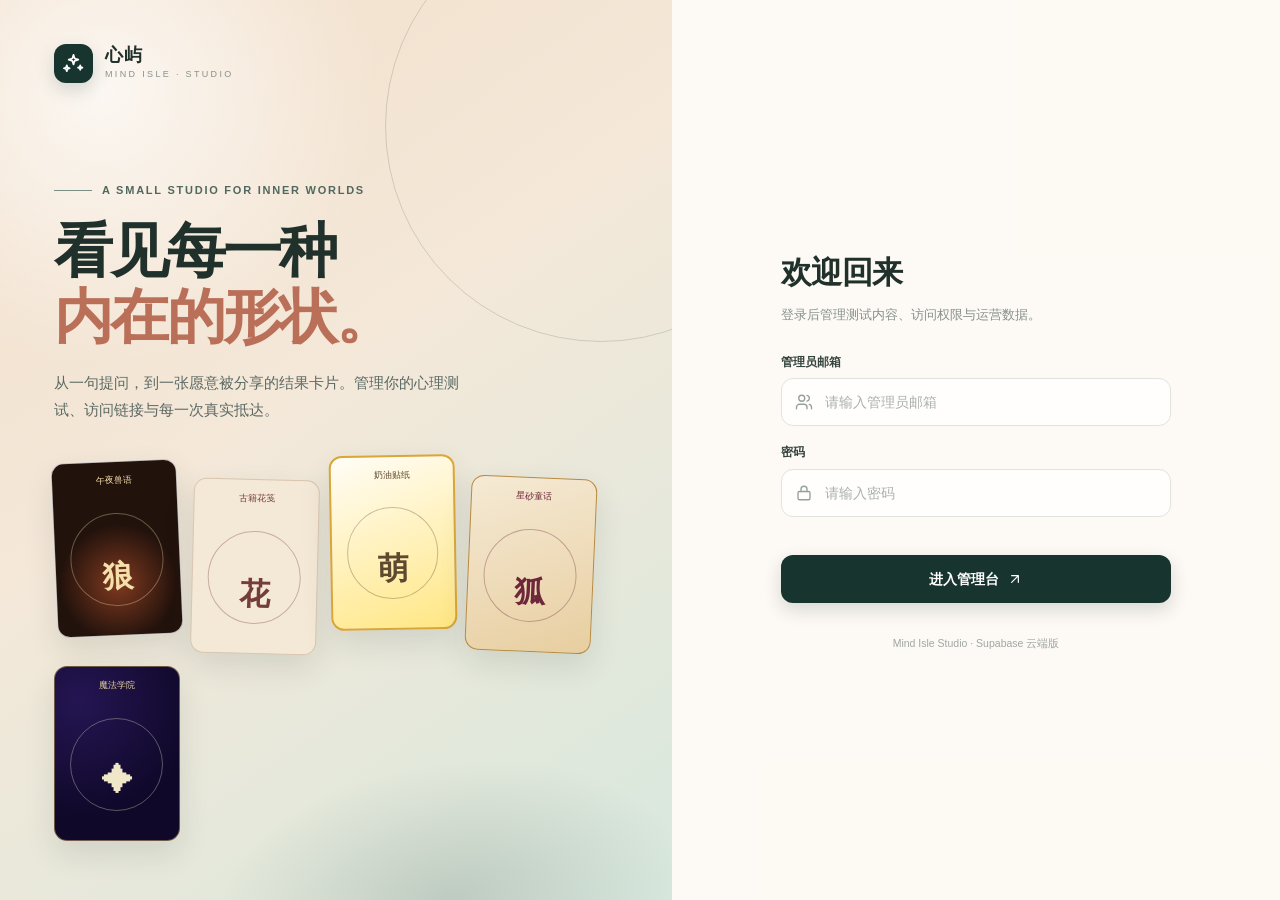
==== commit 441baed3: "Add files via upload update cloud" ====
--- a/index.html
+++ b/index.html
@@ -14,6 +14,7 @@
   <script src="assets/scoring.js"></script>
   <script src="assets/question-bank.js"></script>
   <script src="assets/web-tests.js"></script>
+  <script src="assets/cloud.js"></script>
   <script src="assets/app.js"></script>
 </body>
 </html>
